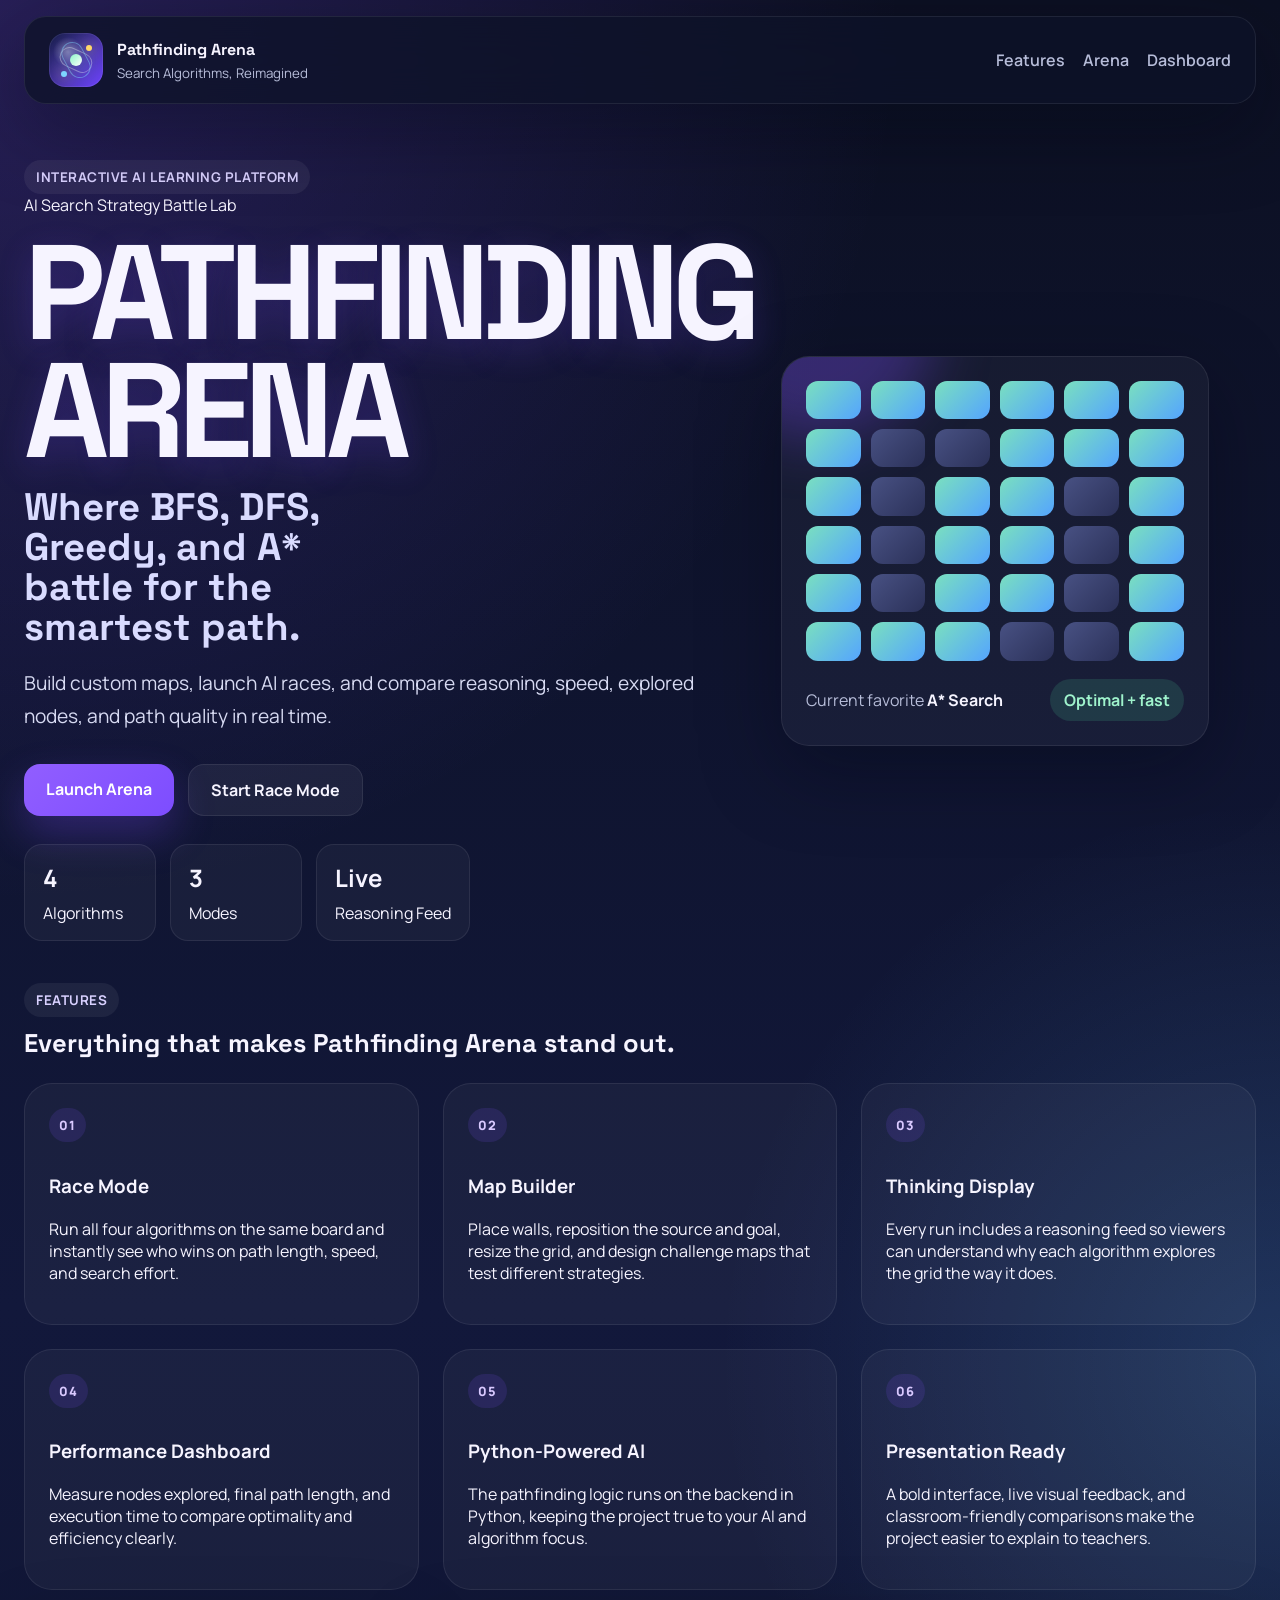
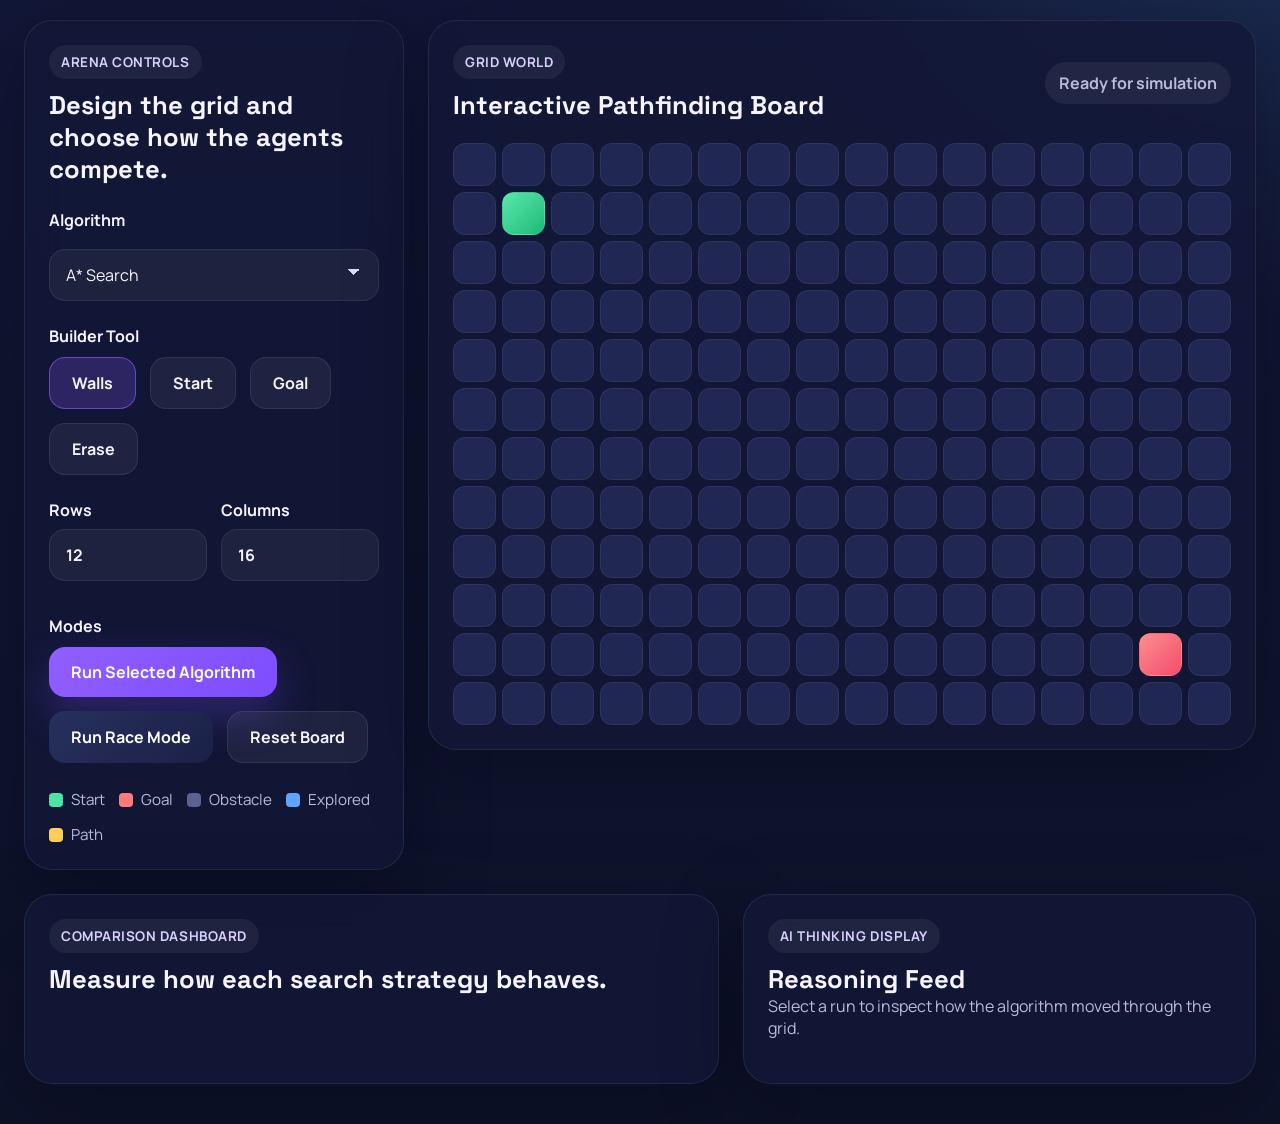
==== frontend/index.html @ bde4fdc4 "Reorganize project structure and enhance hero section" ====
<!DOCTYPE html>
<html lang="en">
<head>
  <meta charset="UTF-8">
  <meta name="viewport" content="width=device-width, initial-scale=1.0">
  <title>Pathfinding Arena</title>
  <link rel="preconnect" href="https://fonts.googleapis.com">
  <link rel="preconnect" href="https://fonts.gstatic.com" crossorigin>
  <link href="https://fonts.googleapis.com/css2?family=Space+Grotesk:wght@400;500;700&family=Manrope:wght@400;500;600;700;800&display=swap" rel="stylesheet">
  <link rel="stylesheet" href="/static/styles.css">
</head>
<body>
  <div class="page-shell">
    <header class="topbar">
      <a class="brand" href="#home">
        <span class="brand-mark" aria-hidden="true">
          <span class="brand-orbit orbit-a"></span>
          <span class="brand-orbit orbit-b"></span>
          <span class="brand-core"></span>
          <span class="brand-trace trace-a"></span>
          <span class="brand-trace trace-b"></span>
        </span>
        <span class="brand-copy">
          <strong>Pathfinding Arena</strong>
          <small>Search Algorithms, Reimagined</small>
        </span>
      </a>
      <nav class="topnav">
        <a href="#features">Features</a>
        <a href="#arena">Arena</a>
        <a href="#dashboard">Dashboard</a>
      </nav>
    </header>

    <main>
      <section class="hero" id="home">
        <div class="hero-copy">
          <span class="eyebrow">Interactive AI learning platform</span>
          <div class="hero-title-block">
            <span class="hero-tagline">AI Search Strategy Battle Lab</span>
            <h1>Pathfinding Arena</h1>
            <h2 class="hero-subtitle">Where BFS, DFS, Greedy, and A* battle for the smartest path.</h2>
          </div>
          <p>
            Build custom maps, launch AI races, and compare reasoning, speed, explored nodes, and path quality in real time.
          </p>
          <div class="hero-actions">
            <a class="primary-btn" href="#arena">Launch Arena</a>
            <button class="ghost-btn" id="runRaceHeroBtn" type="button">Start Race Mode</button>
          </div>
          <div class="hero-stats">
            <article>
              <strong>4</strong>
              <span>Algorithms</span>
            </article>
            <article>
              <strong>3</strong>
              <span>Modes</span>
            </article>
            <article>
              <strong>Live</strong>
              <span>Reasoning Feed</span>
            </article>
          </div>
        </div>

        <div class="hero-panel">
          <div class="hero-card card-glow">
            <div class="mini-grid" id="miniGrid"></div>
            <div class="hero-card-footer">
              <div>
                <span class="label">Current favorite</span>
                <strong id="heroWinner">A* Search</strong>
              </div>
              <div class="pill">Optimal + fast</div>
            </div>
          </div>
        </div>
      </section>

      <section class="feature-section" id="features">
        <div class="section-heading feature-heading">
          <span class="eyebrow">Features</span>
          <h2>Everything that makes Pathfinding Arena stand out.</h2>
        </div>
        <div class="feature-strip">
        <article>
          <span class="feature-kicker">01</span>
          <h3>Race Mode</h3>
          <p>Run all four algorithms on the same board and instantly see who wins on path length, speed, and search effort.</p>
        </article>
        <article>
          <span class="feature-kicker">02</span>
          <h3>Map Builder</h3>
          <p>Place walls, reposition the source and goal, resize the grid, and design challenge maps that test different strategies.</p>
        </article>
        <article>
          <span class="feature-kicker">03</span>
          <h3>Thinking Display</h3>
          <p>Every run includes a reasoning feed so viewers can understand why each algorithm explores the grid the way it does.</p>
        </article>
        <article>
          <span class="feature-kicker">04</span>
          <h3>Performance Dashboard</h3>
          <p>Measure nodes explored, final path length, and execution time to compare optimality and efficiency clearly.</p>
        </article>
        <article>
          <span class="feature-kicker">05</span>
          <h3>Python-Powered AI</h3>
          <p>The pathfinding logic runs on the backend in Python, keeping the project true to your AI and algorithm focus.</p>
        </article>
        <article>
          <span class="feature-kicker">06</span>
          <h3>Presentation Ready</h3>
          <p>A bold interface, live visual feedback, and classroom-friendly comparisons make the project easier to explain to teachers.</p>
        </article>
        </div>
      </section>

      <section class="workspace" id="arena">
        <div class="control-panel glass-card">
          <div class="section-heading">
            <span class="eyebrow">Arena Controls</span>
            <h2>Design the grid and choose how the agents compete.</h2>
          </div>

          <div class="control-group">
            <label for="algorithmSelect">Algorithm</label>
            <select id="algorithmSelect">
              <option value="astar">A* Search</option>
              <option value="bfs">Breadth-First Search</option>
              <option value="dfs">Depth-First Search</option>
              <option value="greedy">Greedy Best-First Search</option>
            </select>
          </div>

          <div class="control-group">
            <span>Builder Tool</span>
            <div class="tool-row">
              <button class="tool-btn active" data-tool="wall">Walls</button>
              <button class="tool-btn" data-tool="start">Start</button>
              <button class="tool-btn" data-tool="goal">Goal</button>
              <button class="tool-btn" data-tool="erase">Erase</button>
            </div>
          </div>

          <div class="control-group compact-grid">
            <label>
              Rows
              <input type="number" id="rowsInput" min="6" max="20" value="12">
            </label>
            <label>
              Columns
              <input type="number" id="colsInput" min="8" max="24" value="16">
            </label>
          </div>

          <div class="control-group">
            <span>Modes</span>
            <div class="action-stack">
              <button class="primary-btn" id="runSelectedBtn">Run Selected Algorithm</button>
              <button class="secondary-btn" id="runRaceBtn">Run Race Mode</button>
              <button class="ghost-btn" id="resetBoardBtn">Reset Board</button>
            </div>
          </div>

          <div class="legend">
            <div><span class="swatch start"></span>Start</div>
            <div><span class="swatch goal"></span>Goal</div>
            <div><span class="swatch wall"></span>Obstacle</div>
            <div><span class="swatch visited"></span>Explored</div>
            <div><span class="swatch path"></span>Path</div>
          </div>
        </div>

        <div class="board-panel glass-card">
          <div class="board-header">
            <div>
              <span class="eyebrow">Grid World</span>
              <h2>Interactive Pathfinding Board</h2>
            </div>
            <div class="status-badge" id="statusBadge">Ready for simulation</div>
          </div>
          <div class="grid-board" id="gridBoard"></div>
        </div>
      </section>

      <section class="dashboard" id="dashboard">
        <div class="dashboard-main glass-card">
          <div class="section-heading">
            <span class="eyebrow">Comparison Dashboard</span>
            <h2>Measure how each search strategy behaves.</h2>
          </div>
          <div class="results-grid" id="resultsGrid"></div>
        </div>

        <aside class="insights-panel glass-card">
          <div class="section-heading">
            <span class="eyebrow">AI Thinking Display</span>
            <h2>Reasoning Feed</h2>
          </div>
          <div class="insight-summary" id="insightSummary">
            Select a run to inspect how the algorithm moved through the grid.
          </div>
          <div class="reasoning-feed" id="reasoningFeed"></div>
        </aside>
      </section>
    </main>
  </div>

  <script src="/static/app.js"></script>
</body>
</html>
---- static/styles.css ----
:root {
  --bg: #0d1025;
  --panel: rgba(19, 24, 56, 0.82);
  --panel-border: rgba(255, 255, 255, 0.08);
  --text: #f6f4ff;
  --muted: #b7bdd9;
  --primary: #7d4dff;
  --primary-strong: #915eff;
  --success: #4fe2a5;
  --danger: #ff7b7b;
  --warning: #ffcf5a;
  --cell: #202753;
  --cell-border: rgba(255, 255, 255, 0.06);
  --shadow: 0 24px 80px rgba(3, 6, 20, 0.35);
}

* { box-sizing: border-box; }
html { scroll-behavior: smooth; }

body {
  margin: 0;
  min-height: 100vh;
  font-family: "Manrope", sans-serif;
  color: var(--text);
  background:
    radial-gradient(circle at top left, rgba(125, 77, 255, 0.24), transparent 30%),
    radial-gradient(circle at right center, rgba(98, 188, 255, 0.18), transparent 30%),
    linear-gradient(180deg, #0c1022 0%, #12183b 48%, #0e1228 100%);
}

a { color: inherit; text-decoration: none; }
button, select, input { font: inherit; }
button { cursor: pointer; border: 0; }

.page-shell {
  width: min(1380px, calc(100% - 48px));
  margin: 0 auto;
  padding-bottom: 40px;
}

.topbar {
  position: sticky;
  top: 16px;
  z-index: 10;
  display: flex;
  align-items: center;
  justify-content: space-between;
  gap: 20px;
  margin-top: 16px;
  padding: 16px 24px;
  border: 1px solid var(--panel-border);
  border-radius: 22px;
  background: rgba(14, 18, 40, 0.78);
  backdrop-filter: blur(18px);
  box-shadow: var(--shadow);
}

.brand {
  display: flex;
  align-items: center;
  gap: 14px;
}

.brand-mark {
  position: relative;
  display: grid;
  place-items: center;
  width: 54px;
  height: 54px;
  border-radius: 16px;
  background:
    radial-gradient(circle at 35% 35%, rgba(255, 255, 255, 0.35), transparent 30%),
    linear-gradient(135deg, #171d46, #6f43ff);
  overflow: hidden;
  box-shadow: inset 0 0 0 1px rgba(255, 255, 255, 0.08);
}

.brand-copy {
  display: flex;
  flex-direction: column;
  gap: 4px;
}

.brand-copy strong,
.hero h1,
.section-heading h2,
.board-header h2 {
  font-family: "Space Grotesk", sans-serif;
}

.brand-copy small,
.topnav a,
.legend,
.insight-summary,
.status-badge,
.label,
.feed-item small {
  color: var(--muted);
}

.topnav {
  display: flex;
  gap: 18px;
}

.topnav a {
  font-weight: 600;
}

.hero {
  display: grid;
  grid-template-columns: 1.1fr 0.9fr;
  gap: 28px;
  align-items: center;
  min-height: calc(100vh - 120px);
  padding: 56px 0 24px;
}

.eyebrow {
  display: inline-flex;
  padding: 8px 12px;
  border-radius: 999px;
  background: rgba(255, 255, 255, 0.06);
  color: #d9d1ff;
  font-size: 0.84rem;
  font-weight: 700;
  letter-spacing: 0.04em;
  text-transform: uppercase;
}

.hero h1 {
  margin: 18px 0 16px;
  max-width: none;
  font-size: clamp(4.5rem, 11vw, 8.4rem);
  line-height: 0.88;
  letter-spacing: -0.06em;
  text-transform: uppercase;
  text-shadow: 0 10px 34px rgba(125, 77, 255, 0.22);
}

.hero-subtitle {
  max-width: 12ch;
  margin: 0 0 18px;
  font-family: "Space Grotesk", sans-serif;
  font-size: clamp(1.5rem, 3vw, 2.65rem);
  line-height: 1.05;
  color: #d9dbff;
}

.hero p {
  max-width: 700px;
  font-size: 1.2rem;
  line-height: 1.7;
  color: #d7daf2;
}

.hero-actions,
.action-stack,
.tool-row,
.hero-stats,
.legend {
  display: flex;
  flex-wrap: wrap;
  gap: 14px;
}

.hero-actions {
  margin: 32px 0 28px;
}

.primary-btn,
.secondary-btn,
.ghost-btn,
.tool-btn {
  padding: 14px 22px;
  border-radius: 16px;
  transition: transform 0.2s ease, box-shadow 0.2s ease, background 0.2s ease;
  font-weight: 700;
}

.primary-btn {
  background: linear-gradient(135deg, var(--primary-strong), var(--primary));
  color: white;
  box-shadow: 0 18px 40px rgba(125, 77, 255, 0.28);
}

.secondary-btn {
  background: linear-gradient(135deg, #27305d, #1a2148);
  color: white;
}

.ghost-btn,
.tool-btn {
  background: rgba(255, 255, 255, 0.06);
  color: var(--text);
  border: 1px solid rgba(255, 255, 255, 0.08);
}

.primary-btn:hover,
.secondary-btn:hover,
.ghost-btn:hover,
.tool-btn:hover {
  transform: translateY(-1px);
}

.tool-btn.active {
  background: rgba(145, 94, 255, 0.22);
  border-color: rgba(145, 94, 255, 0.6);
}

.hero-stats article,
.result-card,
.hero-card,
.feature-strip article {
  border: 1px solid var(--panel-border);
  background: rgba(255, 255, 255, 0.04);
}

.hero-stats article {
  min-width: 132px;
  padding: 16px 18px;
  border-radius: 18px;
}

.hero-stats strong {
  display: block;
  margin-bottom: 8px;
  font-size: 1.5rem;
}

.hero-panel {
  display: flex;
  justify-content: flex-end;
}

.hero-card,
.glass-card,
.feature-strip article {
  padding: 24px;
  border-radius: 28px;
}

.hero-card {
  width: min(100%, 480px);
  box-shadow: var(--shadow);
}

.card-glow {
  position: relative;
  overflow: hidden;
}

.card-glow::before {
  content: "";
  position: absolute;
  inset: -40% auto auto -20%;
  width: 240px;
  height: 240px;
  border-radius: 999px;
  background: rgba(125, 77, 255, 0.3);
  filter: blur(28px);
}

.mini-grid {
  position: relative;
  z-index: 1;
  display: grid;
  grid-template-columns: repeat(6, 1fr);
  gap: 10px;
  min-height: 280px;
}

.mini-grid div {
  border-radius: 12px;
  background: rgba(255, 255, 255, 0.07);
}

.mini-grid .mini-wall { background: linear-gradient(135deg, #485183, #2b3159); }
.mini-grid .mini-path { background: linear-gradient(135deg, #7ae0bf, #54a4ff); }

.hero-card-footer,
.board-header,
.result-head {
  position: relative;
  z-index: 1;
  display: flex;
  align-items: center;
  justify-content: space-between;
  gap: 16px;
}

.hero-card-footer { margin-top: 18px; }

.pill {
  padding: 10px 14px;
  border-radius: 999px;
  background: rgba(79, 226, 165, 0.14);
  color: #9ff3cc;
  font-weight: 700;
}

.brand-core,
.brand-orbit,
.brand-trace {
  position: absolute;
  border-radius: 999px;
}

.brand-core {
  width: 12px;
  height: 12px;
  background: linear-gradient(135deg, #8bf5c8, #ffffff);
  box-shadow: 0 0 22px rgba(139, 245, 200, 0.8);
}

.brand-orbit {
  border: 1.5px solid rgba(255, 255, 255, 0.34);
}

.orbit-a {
  width: 34px;
  height: 20px;
  transform: rotate(25deg);
}

.orbit-b {
  width: 22px;
  height: 38px;
  transform: rotate(-28deg);
  border-color: rgba(125, 210, 255, 0.46);
}

.brand-trace {
  width: 6px;
  height: 6px;
  background: #ffd76a;
  box-shadow: 0 0 14px rgba(255, 215, 106, 0.9);
}

.trace-a {
  top: 12px;
  right: 11px;
}

.trace-b {
  bottom: 10px;
  left: 12px;
  background: #7dd5ff;
}

.feature-section,
.feature-strip,
.workspace,
.dashboard {
  display: grid;
  gap: 24px;
}

.feature-section {
  margin: 18px 0 30px;
}

.feature-heading {
  max-width: 760px;
}

.feature-strip {
  grid-template-columns: repeat(3, 1fr);
}

.feature-kicker {
  display: inline-flex;
  margin-bottom: 12px;
  padding: 8px 10px;
  border-radius: 999px;
  background: rgba(125, 77, 255, 0.14);
  color: #d9c9ff;
  font-size: 0.8rem;
  font-weight: 800;
  letter-spacing: 0.08em;
}

.glass-card {
  border: 1px solid var(--panel-border);
  background: var(--panel);
  backdrop-filter: blur(18px);
  box-shadow: var(--shadow);
}

.workspace {
  grid-template-columns: 380px 1fr;
  align-items: start;
}

.section-heading h2,
.board-header h2 {
  margin: 10px 0 0;
  font-size: clamp(1.6rem, 2vw, 2.4rem);
}

.control-group {
  margin-top: 24px;
}

.control-group label,
.control-group span {
  display: block;
  margin-bottom: 10px;
  font-weight: 700;
}

.compact-grid {
  display: grid;
  grid-template-columns: repeat(2, 1fr);
  gap: 14px;
}

select,
input {
  width: 100%;
  margin-top: 8px;
  padding: 14px 16px;
  border: 1px solid rgba(255, 255, 255, 0.08);
  border-radius: 16px;
  background: rgba(255, 255, 255, 0.05);
  color: var(--text);
}

select {
  appearance: none;
  -webkit-appearance: none;
  -moz-appearance: none;
  background-image:
    linear-gradient(45deg, transparent 50%, #d9dbff 50%),
    linear-gradient(135deg, #d9dbff 50%, transparent 50%);
  background-position:
    calc(100% - 24px) calc(50% - 3px),
    calc(100% - 18px) calc(50% - 3px);
  background-size: 6px 6px, 6px 6px;
  background-repeat: no-repeat;
  padding-right: 44px;
}

select option {
  background: #1a2148;
  color: #f6f4ff;
}

select:focus,
input:focus {
  outline: 2px solid rgba(145, 94, 255, 0.45);
  outline-offset: 2px;
  border-color: rgba(145, 94, 255, 0.7);
}

.legend {
  margin-top: 26px;
  font-size: 0.95rem;
}

.legend div {
  display: flex;
  align-items: center;
  gap: 8px;
}

.swatch {
  width: 14px;
  height: 14px;
  border-radius: 4px;
}

.swatch.start { background: var(--success); }
.swatch.goal { background: var(--danger); }
.swatch.wall { background: #5a638f; }
.swatch.visited { background: #5ea5ff; }
.swatch.path { background: var(--warning); }

.status-badge {
  padding: 10px 14px;
  border-radius: 999px;
  background: rgba(255, 255, 255, 0.06);
  font-weight: 700;
}

.grid-board {
  display: grid;
  gap: 6px;
  margin-top: 22px;
}

.cell {
  aspect-ratio: 1 / 1;
  border-radius: 12px;
  background: var(--cell);
  border: 1px solid var(--cell-border);
  transition: transform 0.12s ease, background 0.18s ease, border-color 0.18s ease;
}

.cell:hover { transform: scale(0.97); }
.cell.wall { background: linear-gradient(135deg, #5f6897, #2f355e); }
.cell.start { background: linear-gradient(135deg, #59e8ab, #1fb978); }
.cell.goal { background: linear-gradient(135deg, #ff8e8e, #f14c6d); }
.cell.visited { background: linear-gradient(135deg, #4a88ff, #7ad5ff); }
.cell.path { background: linear-gradient(135deg, #ffe58c, #ffb84c); }

.dashboard {
  grid-template-columns: 1.15fr 0.85fr;
  margin-top: 24px;
}

.results-grid {
  display: grid;
  grid-template-columns: repeat(auto-fit, minmax(220px, 1fr));
  gap: 18px;
  margin-top: 22px;
}

.result-card {
  padding: 18px;
  border-radius: 22px;
}

.result-card.winner {
  outline: 2px solid rgba(79, 226, 165, 0.6);
}

.result-card .metric {
  margin-top: 16px;
  padding: 12px 0;
  border-top: 1px solid rgba(255, 255, 255, 0.08);
}

.result-card .metric strong {
  display: block;
  margin-top: 6px;
  font-size: 1.25rem;
}

.reasoning-feed {
  display: grid;
  gap: 12px;
  margin-top: 20px;
  max-height: 640px;
  overflow: auto;
  padding-right: 4px;
}

.feed-item {
  padding: 16px;
  border-radius: 18px;
  background: rgba(255, 255, 255, 0.04);
  border: 1px solid rgba(255, 255, 255, 0.06);
}

.feed-item strong {
  display: block;
  margin-bottom: 6px;
}

@media (max-width: 1180px) {
  .hero,
  .workspace,
  .dashboard,
  .feature-strip {
    grid-template-columns: 1fr;
  }

  .hero-panel {
    justify-content: flex-start;
  }
}

@media (max-width: 780px) {
  .page-shell {
    width: min(100% - 24px, 1380px);
  }

  .topbar {
    flex-wrap: wrap;
    position: static;
  }

  .topnav {
    order: 3;
    width: 100%;
    justify-content: space-between;
  }

  .hero h1 {
    max-width: none;
  }

  .hero-subtitle {
    max-width: none;
  }

  .compact-grid {
    grid-template-columns: 1fr;
  }
}
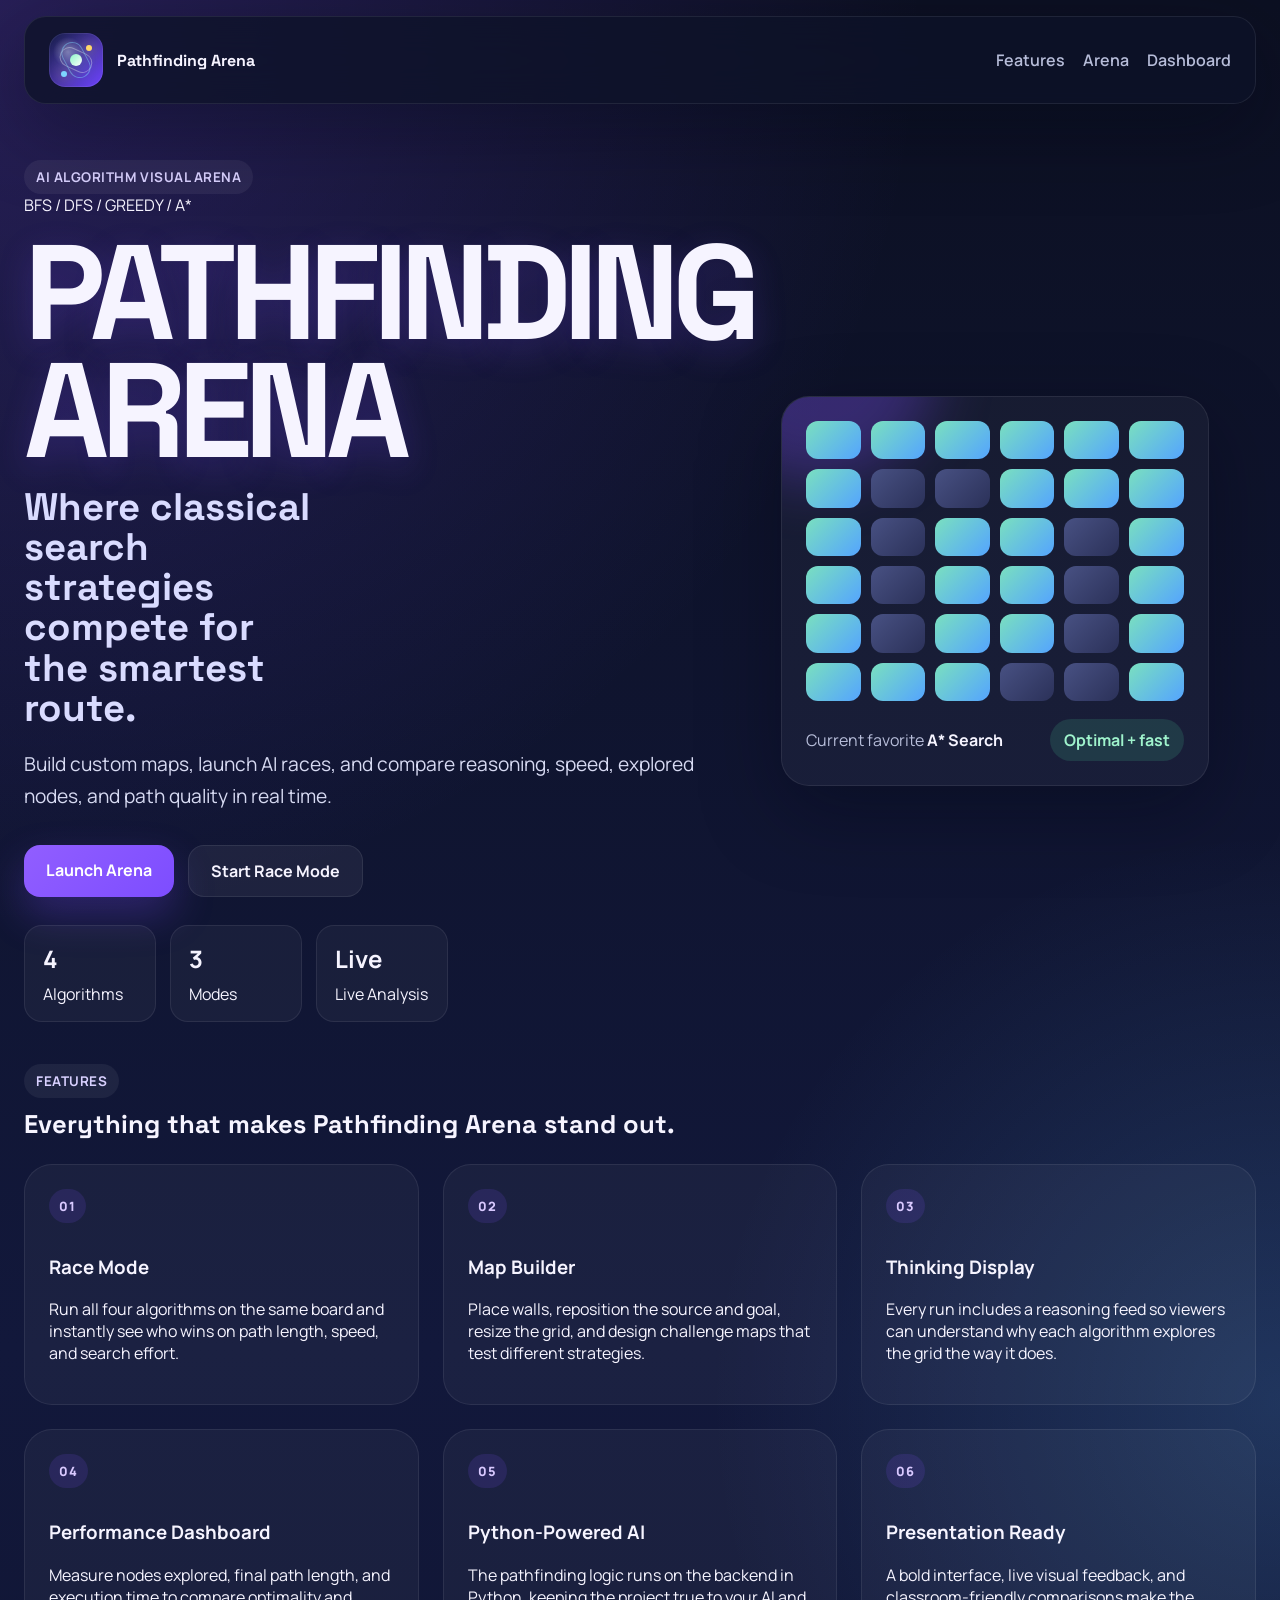
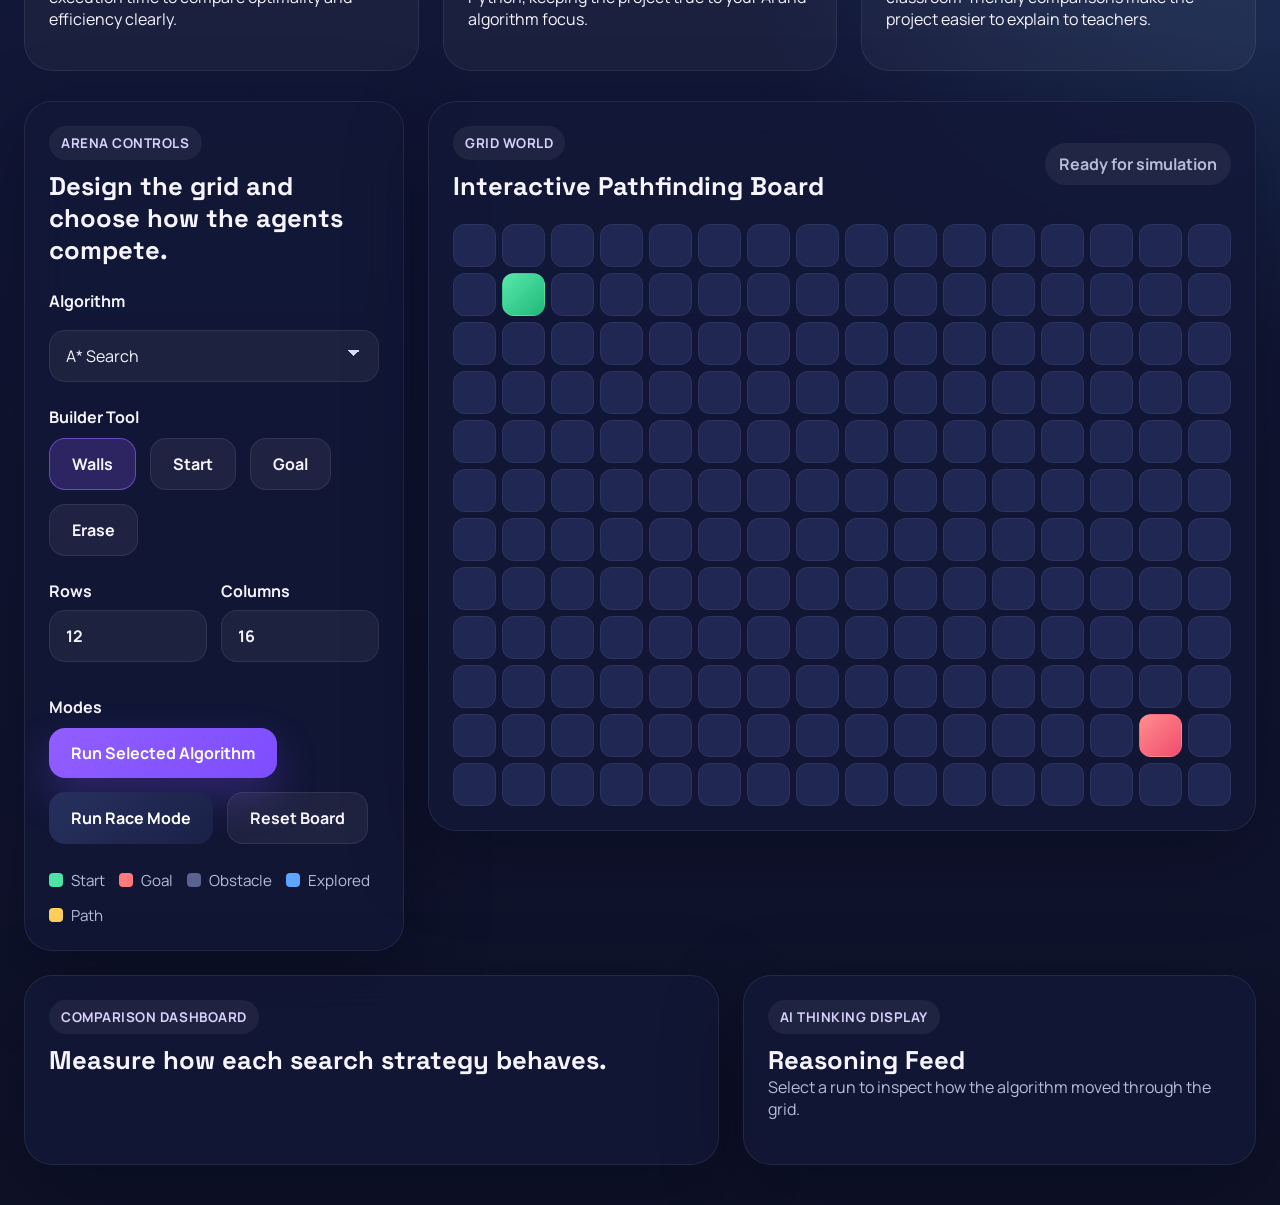
==== commit 3e76cfe2: "Refine landing page styling and layout" ====
--- a/frontend/index.html
+++ b/frontend/index.html
@@ -22,7 +22,6 @@
         </span>
         <span class="brand-copy">
           <strong>Pathfinding Arena</strong>
-          <small>Search Algorithms, Reimagined</small>
         </span>
       </a>
       <nav class="topnav">
@@ -35,11 +34,11 @@
     <main>
       <section class="hero" id="home">
         <div class="hero-copy">
-          <span class="eyebrow">Interactive AI learning platform</span>
+          <span class="eyebrow hero-eyebrow">AI Algorithm Visual Arena</span>
           <div class="hero-title-block">
-            <span class="hero-tagline">AI Search Strategy Battle Lab</span>
+            <span class="hero-tagline">BFS / DFS / GREEDY / A*</span>
             <h1>Pathfinding Arena</h1>
-            <h2 class="hero-subtitle">Where BFS, DFS, Greedy, and A* battle for the smartest path.</h2>
+            <h2 class="hero-subtitle">Where classical search strategies compete for the smartest route.</h2>
           </div>
           <p>
             Build custom maps, launch AI races, and compare reasoning, speed, explored nodes, and path quality in real time.
@@ -59,7 +58,7 @@
             </article>
             <article>
               <strong>Live</strong>
-              <span>Reasoning Feed</span>
+              <span>Live Analysis</span>
             </article>
           </div>
         </div>
@@ -84,36 +83,36 @@
           <h2>Everything that makes Pathfinding Arena stand out.</h2>
         </div>
         <div class="feature-strip">
-        <article>
-          <span class="feature-kicker">01</span>
-          <h3>Race Mode</h3>
-          <p>Run all four algorithms on the same board and instantly see who wins on path length, speed, and search effort.</p>
-        </article>
-        <article>
-          <span class="feature-kicker">02</span>
-          <h3>Map Builder</h3>
-          <p>Place walls, reposition the source and goal, resize the grid, and design challenge maps that test different strategies.</p>
-        </article>
-        <article>
-          <span class="feature-kicker">03</span>
-          <h3>Thinking Display</h3>
-          <p>Every run includes a reasoning feed so viewers can understand why each algorithm explores the grid the way it does.</p>
-        </article>
-        <article>
-          <span class="feature-kicker">04</span>
-          <h3>Performance Dashboard</h3>
-          <p>Measure nodes explored, final path length, and execution time to compare optimality and efficiency clearly.</p>
-        </article>
-        <article>
-          <span class="feature-kicker">05</span>
-          <h3>Python-Powered AI</h3>
-          <p>The pathfinding logic runs on the backend in Python, keeping the project true to your AI and algorithm focus.</p>
-        </article>
-        <article>
-          <span class="feature-kicker">06</span>
-          <h3>Presentation Ready</h3>
-          <p>A bold interface, live visual feedback, and classroom-friendly comparisons make the project easier to explain to teachers.</p>
-        </article>
+          <article>
+            <span class="feature-kicker">01</span>
+            <h3>Race Mode</h3>
+            <p>Run all four algorithms on the same board and instantly see who wins on path length, speed, and search effort.</p>
+          </article>
+          <article>
+            <span class="feature-kicker">02</span>
+            <h3>Map Builder</h3>
+            <p>Place walls, reposition the source and goal, resize the grid, and design challenge maps that test different strategies.</p>
+          </article>
+          <article>
+            <span class="feature-kicker">03</span>
+            <h3>Thinking Display</h3>
+            <p>Every run includes a reasoning feed so viewers can understand why each algorithm explores the grid the way it does.</p>
+          </article>
+          <article>
+            <span class="feature-kicker">04</span>
+            <h3>Performance Dashboard</h3>
+            <p>Measure nodes explored, final path length, and execution time to compare optimality and efficiency clearly.</p>
+          </article>
+          <article>
+            <span class="feature-kicker">05</span>
+            <h3>Python-Powered AI</h3>
+            <p>The pathfinding logic runs on the backend in Python, keeping the project true to your AI and algorithm focus.</p>
+          </article>
+          <article>
+            <span class="feature-kicker">06</span>
+            <h3>Presentation Ready</h3>
+            <p>A bold interface, live visual feedback, and classroom-friendly comparisons make the project easier to explain to teachers.</p>
+          </article>
         </div>
       </section>
 
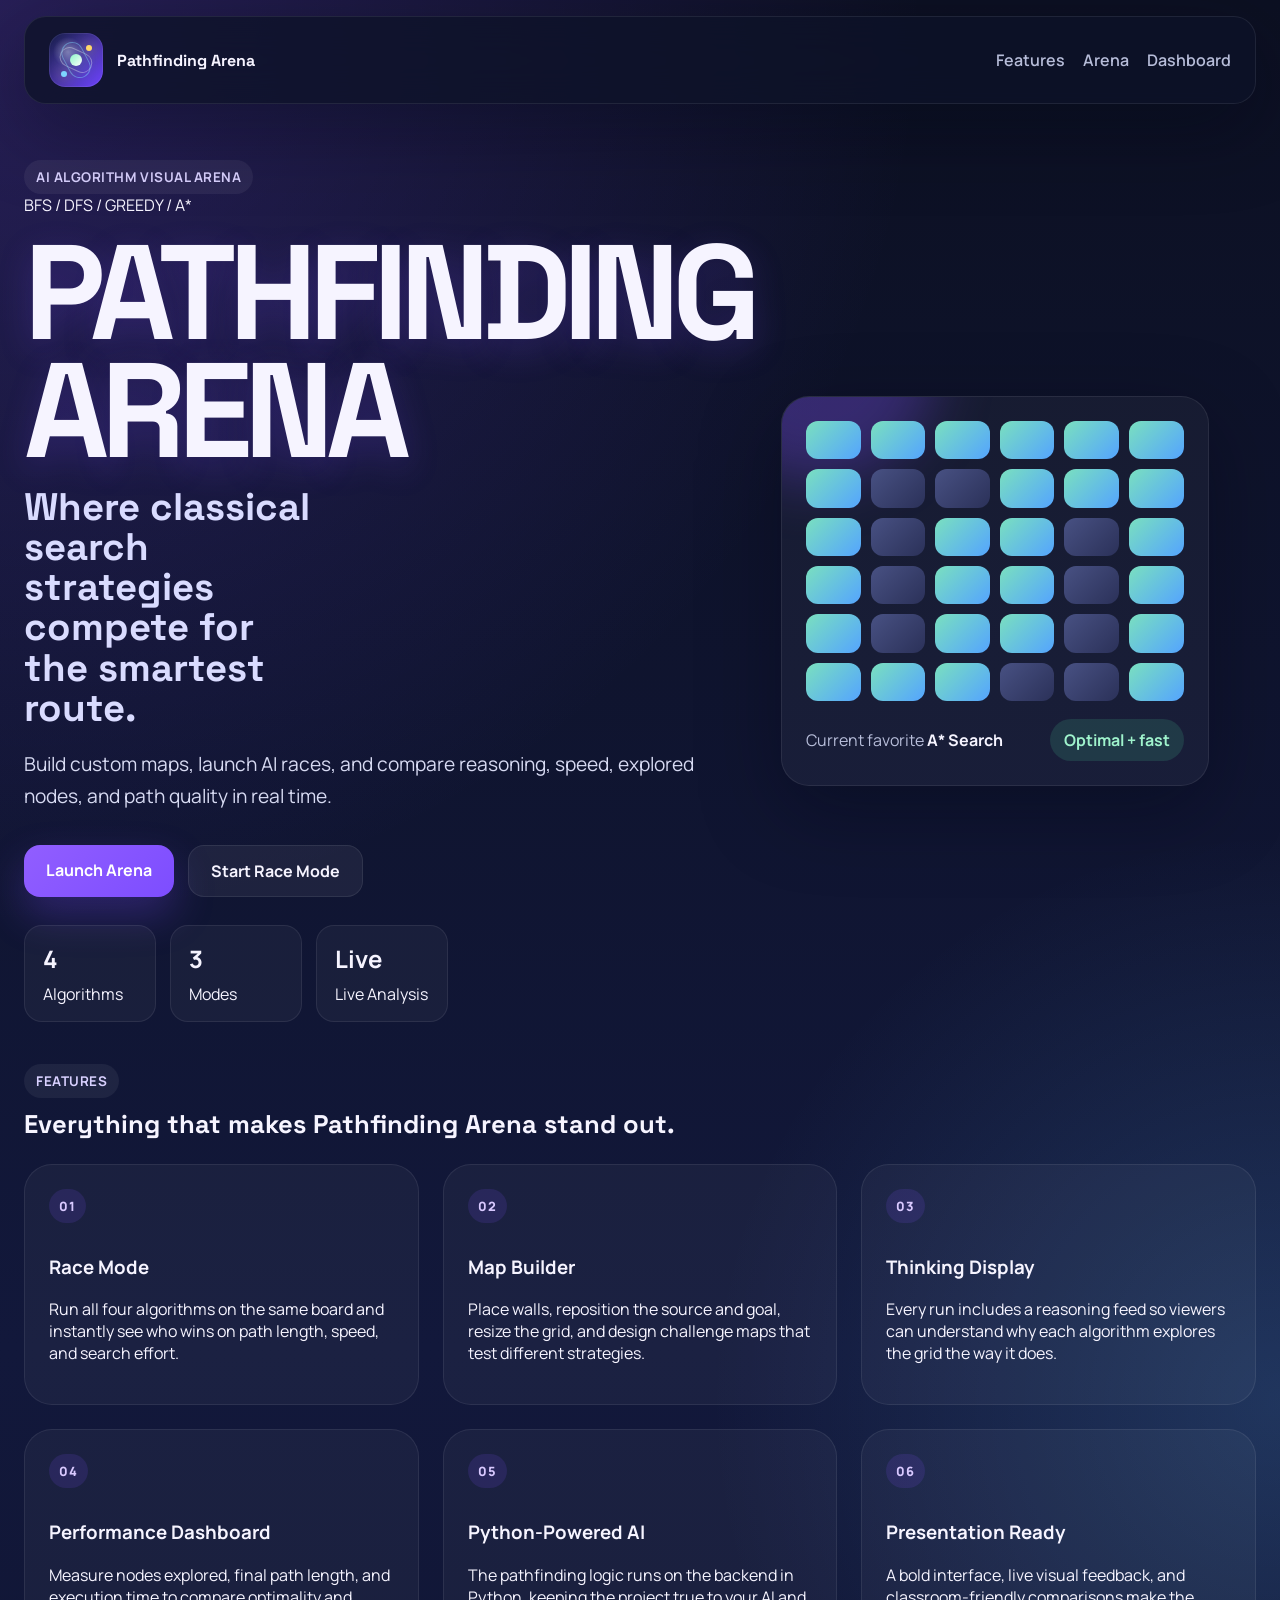
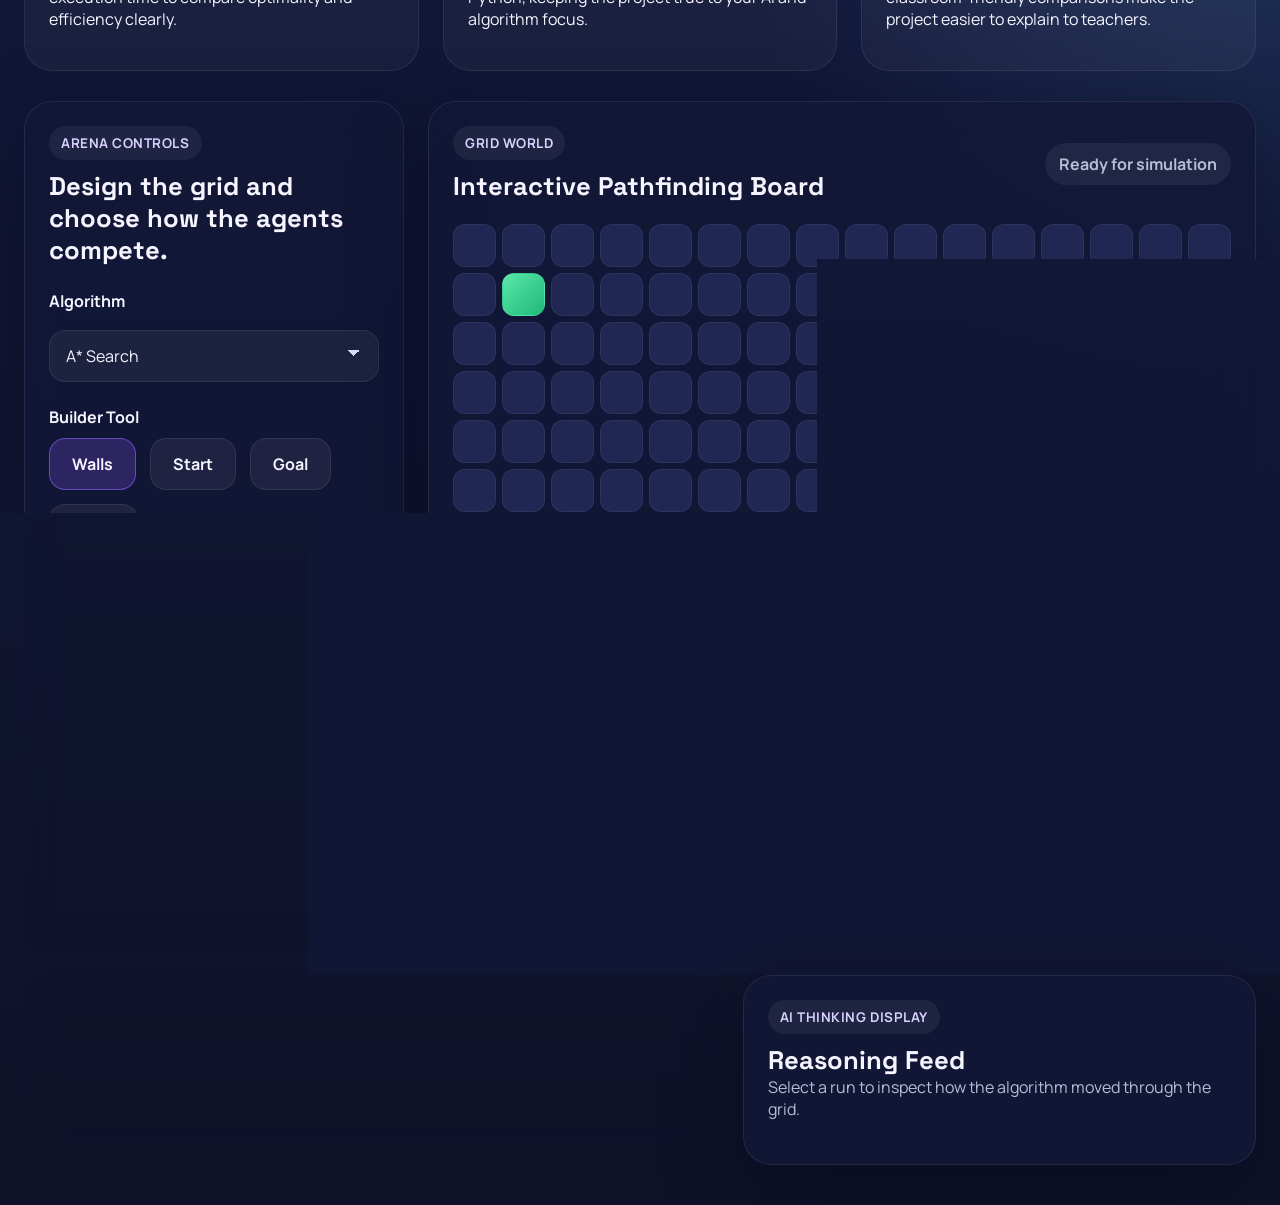
==== commit e1973b99: "PathFinder Arena Made minor changes in the frontend.  Co-Authored-By: Yash Sharma <yash08raj11@gmail" ====
--- a/frontend/index.html
+++ b/frontend/index.html
@@ -146,11 +146,11 @@
           <div class="control-group compact-grid">
             <label>
               Rows
-              <input type="number" id="rowsInput" min="6" max="20" value="12">
+              <input type="number" id="rowsInput" min="6" max="20" value="6">
             </label>
             <label>
               Columns
-              <input type="number" id="colsInput" min="8" max="24" value="16">
+              <input type="number" id="colsInput" min="8" max="24" value="10">
             </label>
           </div>
 
@@ -210,3 +210,4 @@
   <script src="/static/app.js"></script>
 </body>
 </html>
+<!-- Loads the PathFinder Arena frontend shell and its app script. -->
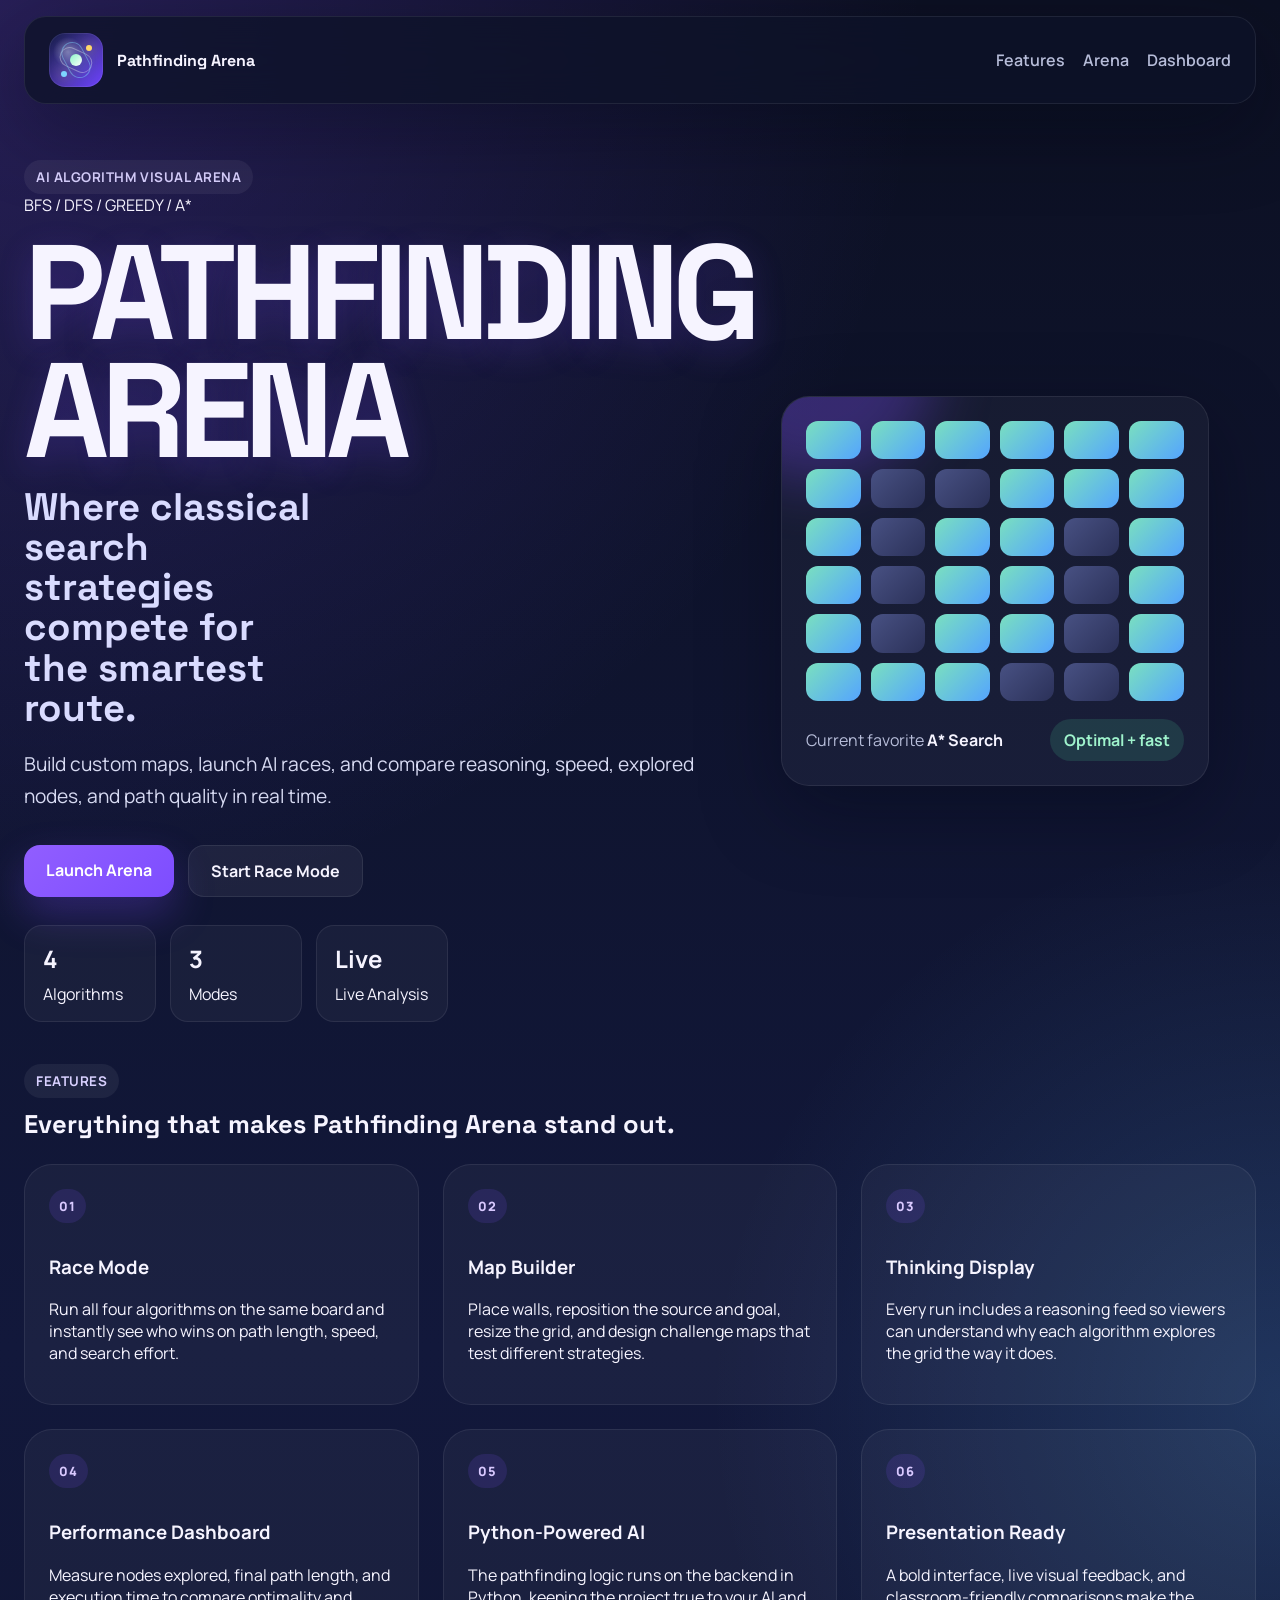
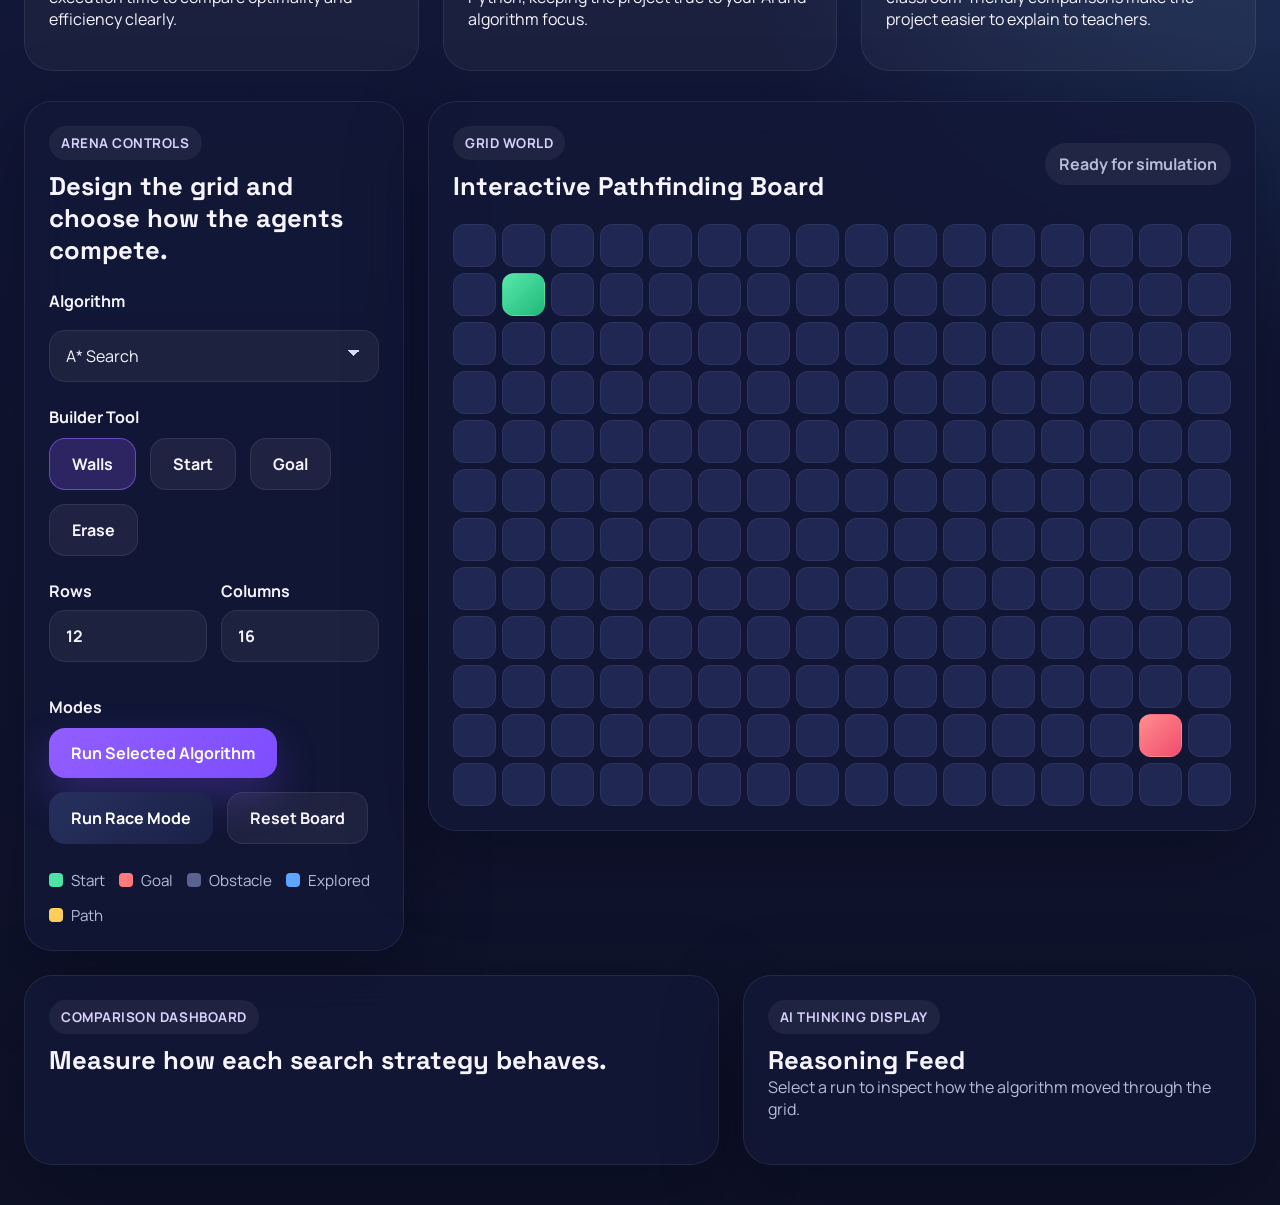
==== commit e115ad8f: "Update index.html Co-Authored-By: Copilot <198982749+Copilot@users.noreply.github.com> Co-Authored-B" ====
--- a/frontend/index.html
+++ b/frontend/index.html
@@ -211,3 +211,4 @@
 </body>
 </html>
 <!-- Loads the PathFinder Arena frontend shell and its app script. -->
+<!-- Served as the browser entry point for the interactive arena UI. -->
